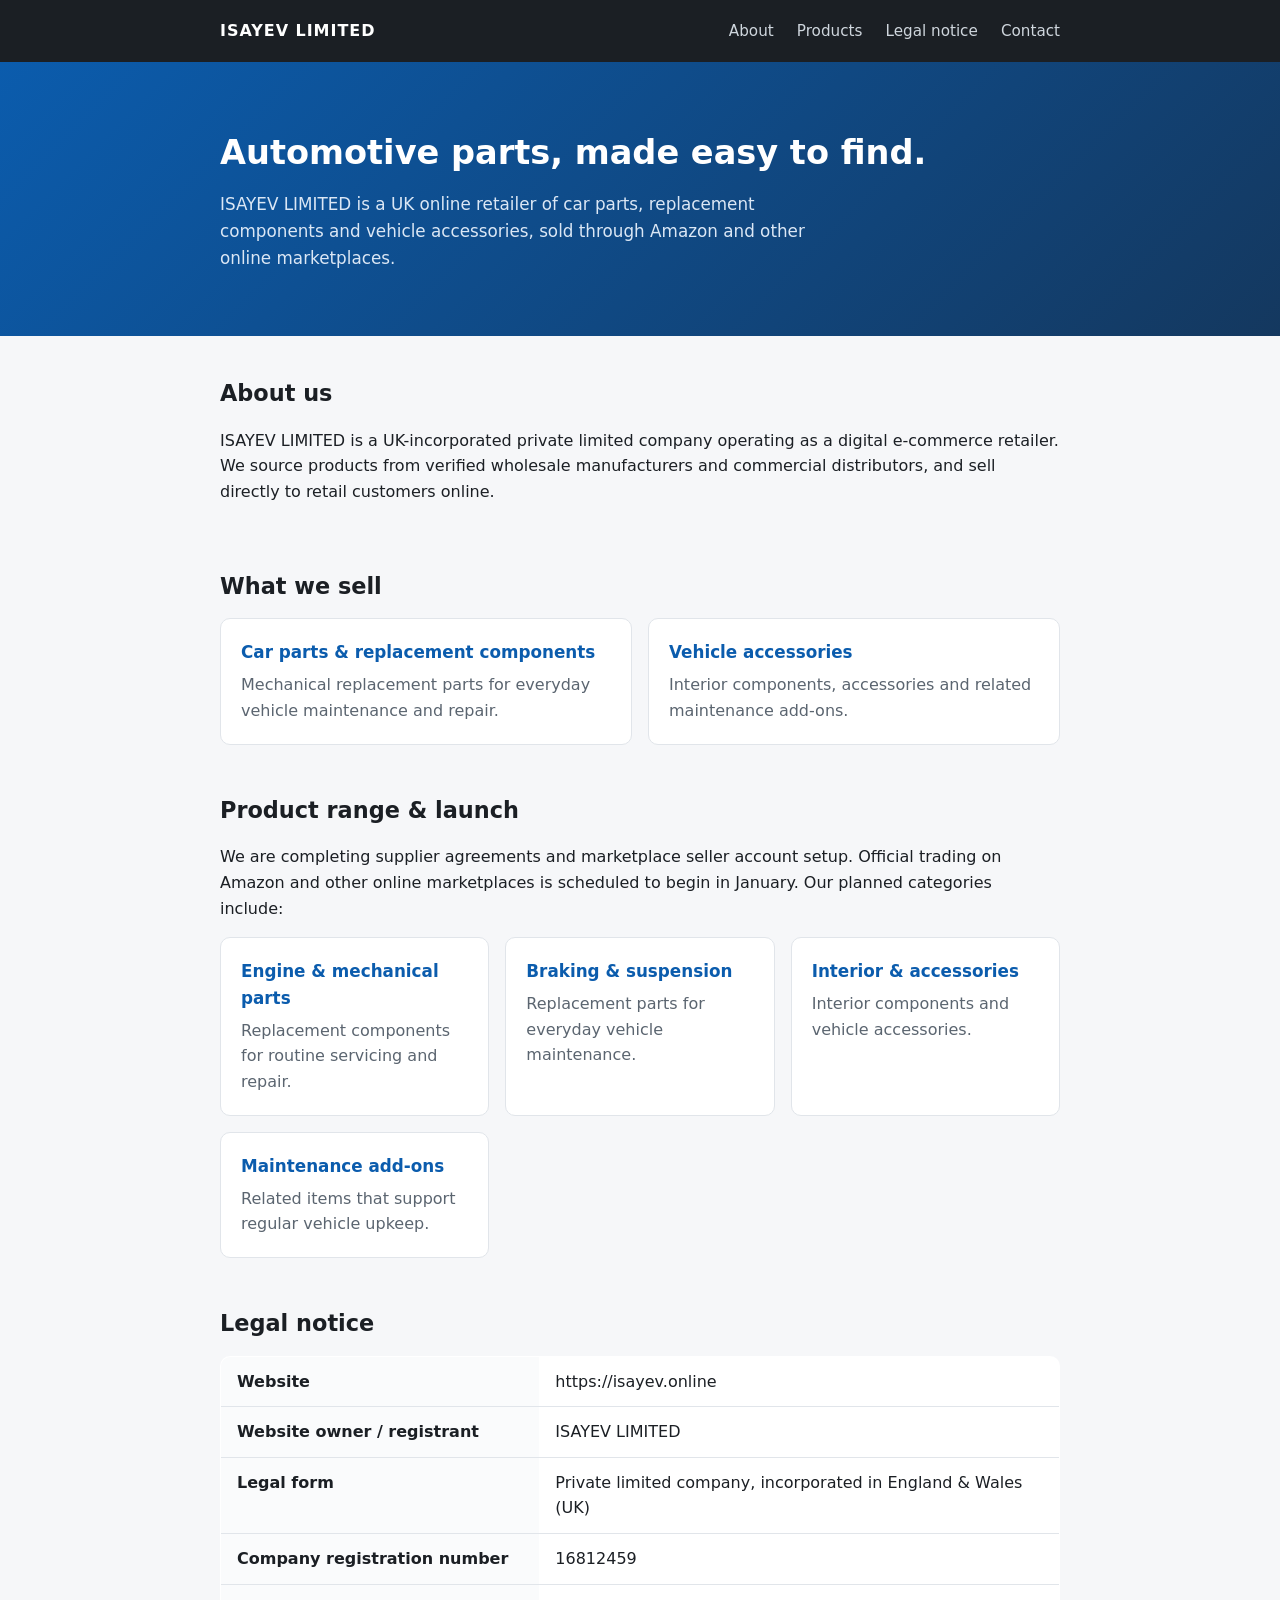
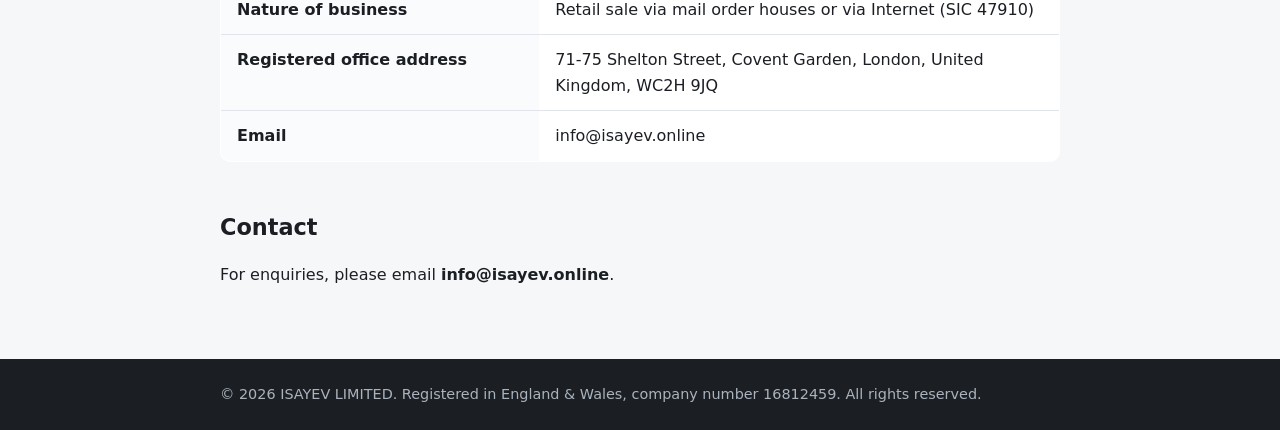
==== index.html @ afd685ee "Add ISAYEV LIMITED website Co-Authored-By: Claude Sonnet 5.5 <noreply@anthropic.com> Claude-Session:" ====
<!doctype html>
<html lang="en">
<head>
<meta charset="utf-8">
<meta name="viewport" content="width=device-width, initial-scale=1">
<title>ISAYEV LIMITED – Automotive Parts & Accessories</title>
<meta name="description" content="ISAYEV LIMITED is a UK online retailer of automotive parts, replacement components and vehicle accessories.">
<style>
  :root { --bg:#f6f7f9; --card:#fff; --ink:#1b1f24; --muted:#5b6570; --accent:#0b5cad; --line:#e1e5ea; }
  * { box-sizing: border-box; }
  body { margin:0; font-family: system-ui, -apple-system, "Segoe UI", Roboto, sans-serif; color:var(--ink); background:var(--bg); line-height:1.6; }
  header { background:var(--ink); color:#fff; }
  .wrap { max-width:880px; margin:0 auto; padding:0 20px; }
  header .wrap { display:flex; justify-content:space-between; align-items:center; padding-top:18px; padding-bottom:18px; flex-wrap:wrap; gap:10px; }
  header strong { letter-spacing:.06em; }
  nav a { color:#cfd6dd; text-decoration:none; margin-left:18px; font-size:.95rem; }
  nav a:hover { color:#fff; }
  .hero { background:linear-gradient(135deg,#0b5cad,#14385f); color:#fff; padding:64px 0; }
  .hero h1 { margin:0 0 12px; font-size:2.1rem; }
  .hero p { margin:0; max-width:620px; color:#dbe7f5; font-size:1.05rem; }
  section { padding:40px 0 8px; }
  h2 { margin:0 0 14px; font-size:1.4rem; }
  .grid { display:grid; grid-template-columns:repeat(auto-fit,minmax(250px,1fr)); gap:16px; }
  .card { background:var(--card); border:1px solid var(--line); border-radius:10px; padding:20px; }
  .card h3 { margin:0 0 6px; font-size:1.05rem; color:var(--accent); }
  .card p { margin:0; color:var(--muted); }
  table { width:100%; border-collapse:collapse; background:var(--card); border:1px solid var(--line); border-radius:10px; overflow:hidden; }
  th, td { text-align:left; padding:12px 16px; border-bottom:1px solid var(--line); vertical-align:top; }
  th { width:38%; background:#fafbfc; font-weight:600; }
  tr:last-child th, tr:last-child td { border-bottom:none; }
  footer { margin-top:48px; padding:24px 0; background:var(--ink); color:#aab3bd; font-size:.9rem; }
</style>
</head>
<body>

<header>
  <div class="wrap">
    <strong>ISAYEV LIMITED</strong>
    <nav>
      <a href="#about">About</a>
      <a href="#products">Products</a>
      <a href="#legal">Legal notice</a>
      <a href="#contact">Contact</a>
    </nav>
  </div>
</header>

<div class="hero">
  <div class="wrap">
    <h1>Automotive parts, made easy to find.</h1>
    <p>ISAYEV LIMITED is a UK online retailer of car parts, replacement components and vehicle accessories, sold through Amazon and other online marketplaces.</p>
  </div>
</div>

<main class="wrap">

  <section id="about">
    <h2>About us</h2>
    <p>ISAYEV LIMITED is a UK-incorporated private limited company operating as a digital e-commerce retailer. We source products from verified wholesale manufacturers and commercial distributors, and sell directly to retail customers online.</p>
  </section>

  <section id="products">
    <h2>What we sell</h2>
    <div class="grid">
      <div class="card">
        <h3>Car parts &amp; replacement components</h3>
        <p>Mechanical replacement parts for everyday vehicle maintenance and repair.</p>
      </div>
      <div class="card">
        <h3>Vehicle accessories</h3>
        <p>Interior components, accessories and related maintenance add-ons.</p>
      </div>
    </div>
  </section>

  <section id="range">
    <h2>Product range &amp; launch</h2>
    <p>We are completing supplier agreements and marketplace seller account setup. Official trading on Amazon and other online marketplaces is scheduled to begin in January. Our planned categories include:</p>
    <div class="grid">
      <div class="card"><h3>Engine &amp; mechanical parts</h3><p>Replacement components for routine servicing and repair.</p></div>
      <div class="card"><h3>Braking &amp; suspension</h3><p>Replacement parts for everyday vehicle maintenance.</p></div>
      <div class="card"><h3>Interior &amp; accessories</h3><p>Interior components and vehicle accessories.</p></div>
      <div class="card"><h3>Maintenance add-ons</h3><p>Related items that support regular vehicle upkeep.</p></div>
    </div>
  </section>

  <section id="legal">
    <h2>Legal notice</h2>
    <table>
      <tr><th>Website</th><td>https://isayev.online</td></tr>
      <tr><th>Website owner / registrant</th><td>ISAYEV LIMITED</td></tr>
      <tr><th>Legal form</th><td>Private limited company, incorporated in England &amp; Wales (UK)</td></tr>
      <tr><th>Company registration number</th><td>16812459</td></tr>
      <tr><th>Nature of business</th><td>Retail sale via mail order houses or via Internet (SIC 47910)</td></tr>
      <tr><th>Registered office address</th><td>71-75 Shelton Street, Covent Garden, London, United Kingdom, WC2H 9JQ</td></tr>
      <tr><th>Email</th><td>info@isayev.online</td></tr>
    </table>
  </section>

  <section id="contact">
    <h2>Contact</h2>
    <p>For enquiries, please email <strong>info@isayev.online</strong>.</p>
  </section>

</main>

<footer>
  <div class="wrap">
    &copy; 2026 ISAYEV LIMITED. Registered in England &amp; Wales, company number 16812459. All rights reserved.
  </div>
</footer>

</body>
</html>
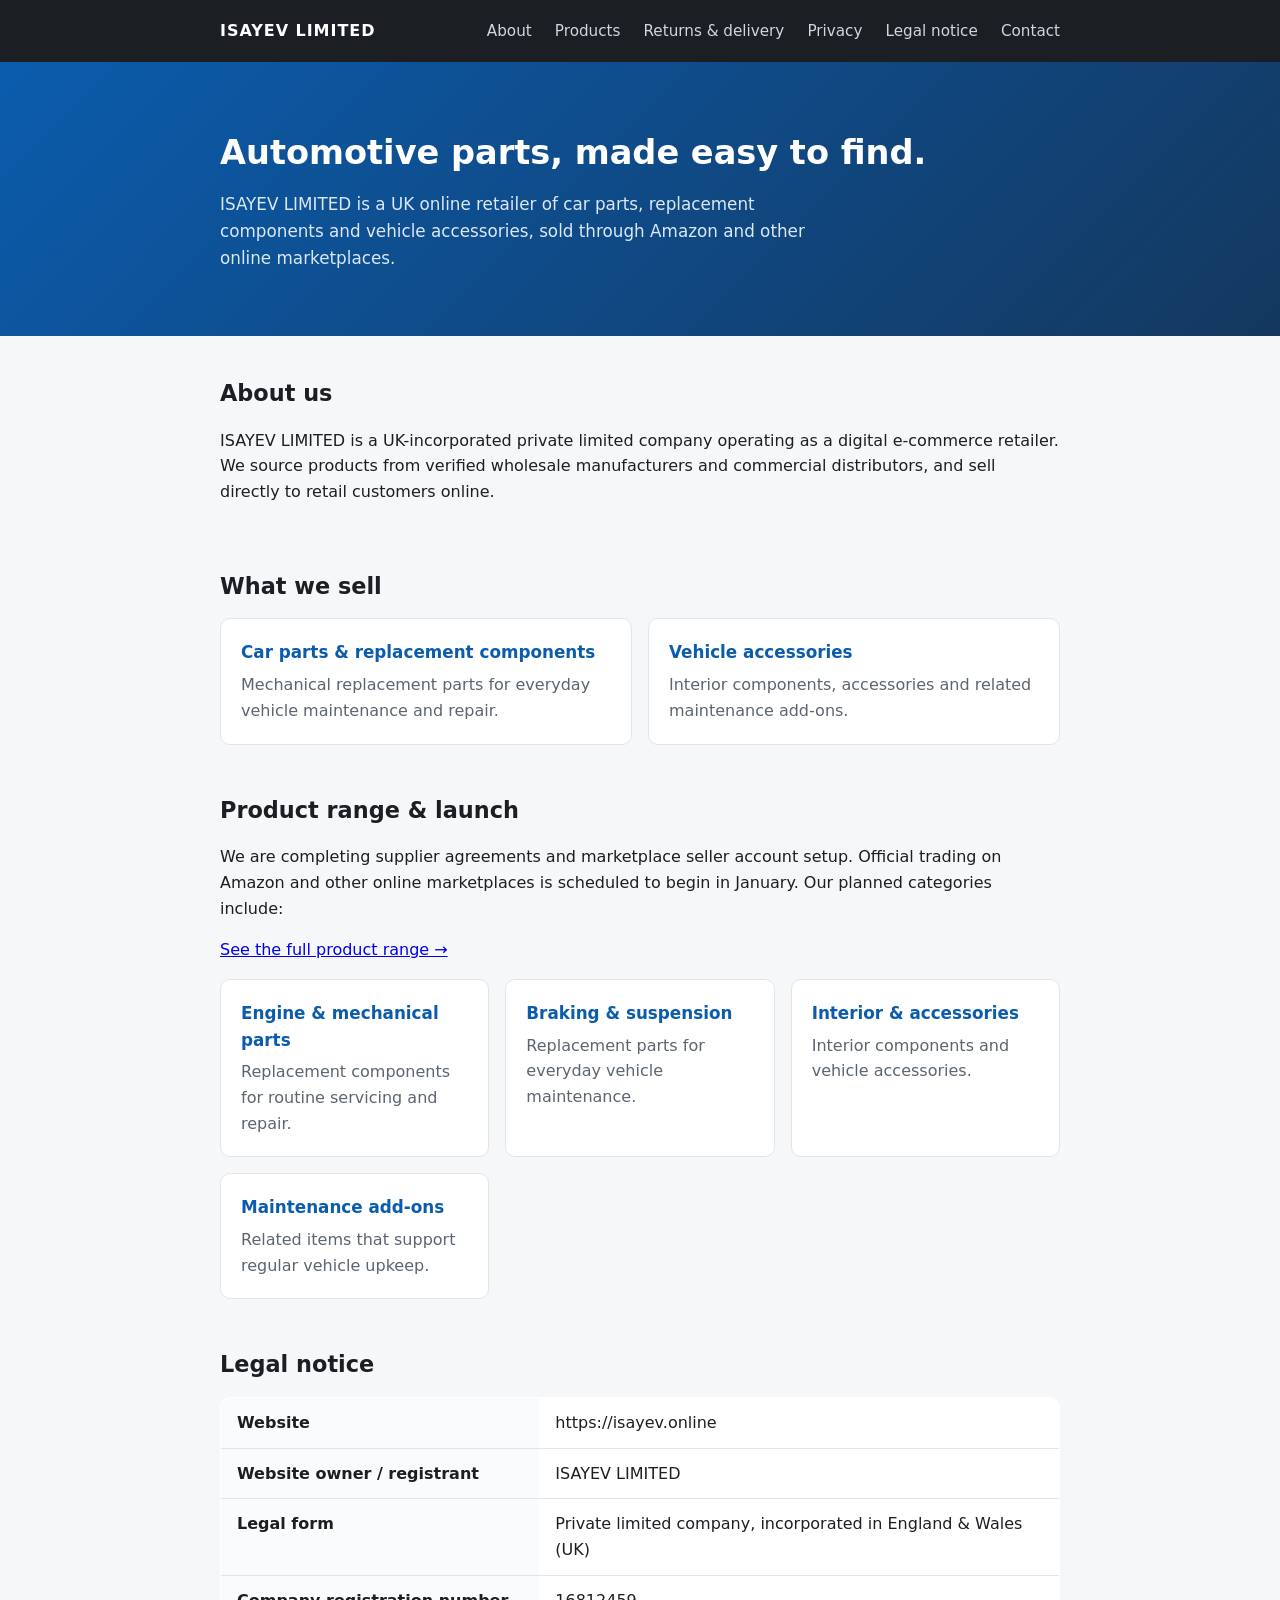
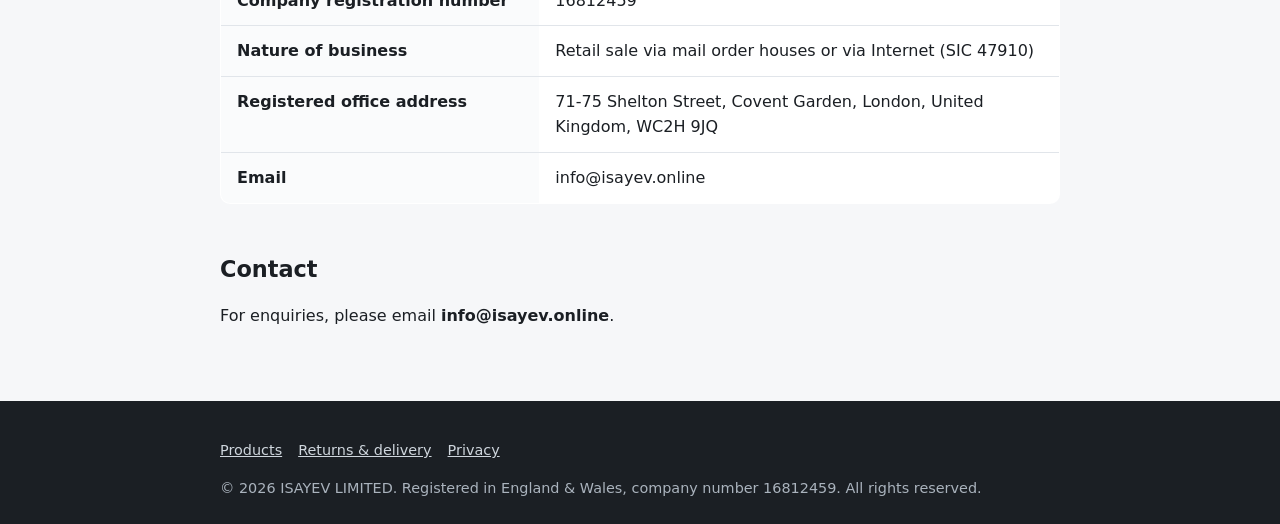
==== commit ecd28bf8: "Add products, returns & delivery and privacy pages Co-Authored-By: Claude Sonnet 5.5 <noreply@anthro" ====
--- a/index.html
+++ b/index.html
@@ -38,7 +38,9 @@
     <strong>ISAYEV LIMITED</strong>
     <nav>
       <a href="#about">About</a>
-      <a href="#products">Products</a>
+      <a href="products.html">Products</a>
+      <a href="returns.html">Returns &amp; delivery</a>
+      <a href="privacy.html">Privacy</a>
       <a href="#legal">Legal notice</a>
       <a href="#contact">Contact</a>
     </nav>
@@ -76,6 +78,7 @@
   <section id="range">
     <h2>Product range &amp; launch</h2>
     <p>We are completing supplier agreements and marketplace seller account setup. Official trading on Amazon and other online marketplaces is scheduled to begin in January. Our planned categories include:</p>
+    <p><a href="products.html">See the full product range &rarr;</a></p>
     <div class="grid">
       <div class="card"><h3>Engine &amp; mechanical parts</h3><p>Replacement components for routine servicing and repair.</p></div>
       <div class="card"><h3>Braking &amp; suspension</h3><p>Replacement parts for everyday vehicle maintenance.</p></div>
@@ -106,6 +109,7 @@
 
 <footer>
   <div class="wrap">
+    <p><a href="products.html" style="color:#cfd6dd;margin-right:16px">Products</a><a href="returns.html" style="color:#cfd6dd;margin-right:16px">Returns &amp; delivery</a><a href="privacy.html" style="color:#cfd6dd;margin-right:16px">Privacy</a></p>
     &copy; 2026 ISAYEV LIMITED. Registered in England &amp; Wales, company number 16812459. All rights reserved.
   </div>
 </footer>
